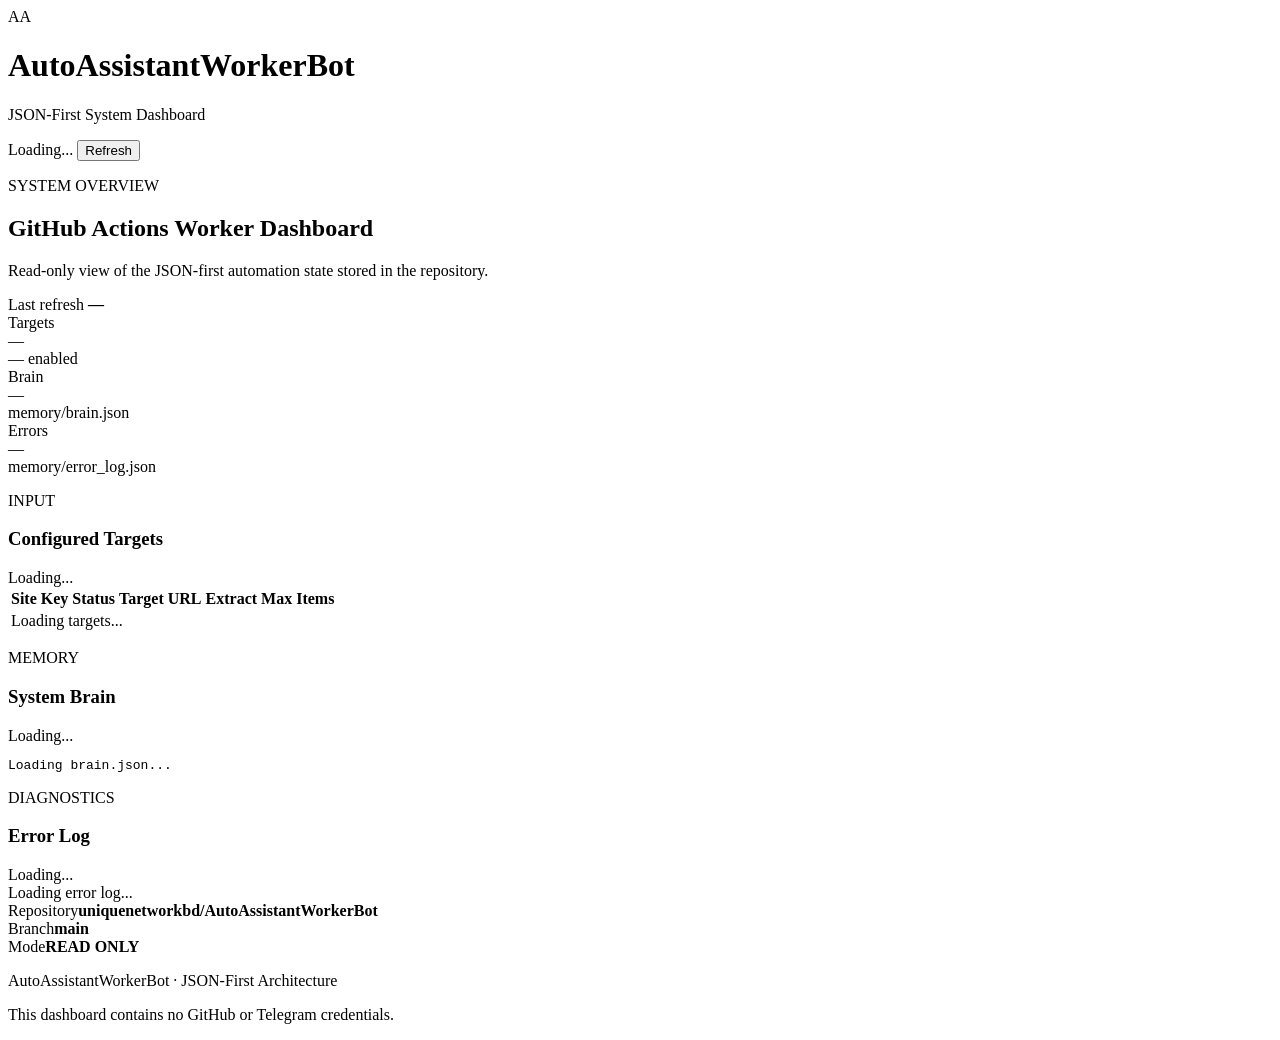
==== web/index.html @ ca676a86 "feat(web): add read-only dashboard page" ====
<!DOCTYPE html>
<html lang="en">
<head>
  <meta charset="UTF-8">
  <meta name="viewport" content="width=device-width, initial-scale=1.0">
  <meta name="description" content="AutoAssistantWorkerBot JSON-first read-only dashboard">
  <title>AutoAssistantWorkerBot Dashboard</title>
  <link rel="stylesheet" href="./styles.css">
</head>
<body>
  <header class="topbar">
    <div class="brand">
      <div class="brand-mark">AA</div>
      <div>
        <h1>AutoAssistantWorkerBot</h1>
        <p>JSON-First System Dashboard</p>
      </div>
    </div>
    <div class="topbar-actions">
      <span id="connectionStatus" class="status-badge loading">Loading...</span>
      <button id="refreshButton" class="button secondary" type="button">Refresh</button>
    </div>
  </header>

  <main class="container">
    <section class="hero">
      <div>
        <p class="eyebrow">SYSTEM OVERVIEW</p>
        <h2>GitHub Actions Worker <span>Dashboard</span></h2>
        <p class="hero-description">Read-only view of the JSON-first automation state stored in the repository.</p>
      </div>
      <div class="last-updated">
        <span>Last refresh</span>
        <strong id="lastUpdated">—</strong>
      </div>
    </section>

    <section class="summary-grid">
      <article class="summary-card"><div class="card-label">Targets</div><div id="targetCount" class="card-value">—</div><div id="enabledTargetCount" class="card-meta">— enabled</div></article>
      <article class="summary-card"><div class="card-label">Brain</div><div id="brainStatus" class="card-value">—</div><div class="card-meta">memory/brain.json</div></article>
      <article class="summary-card"><div class="card-label">Errors</div><div id="errorCount" class="card-value">—</div><div class="card-meta">memory/error_log.json</div></article>
    </section>

    <section class="panel">
      <div class="panel-header"><div><p class="eyebrow">INPUT</p><h3>Configured Targets</h3></div><span id="targetsState" class="panel-state">Loading...</span></div>
      <div class="table-wrapper">
        <table>
          <thead><tr><th>Site Key</th><th>Status</th><th>Target URL</th><th>Extract</th><th>Max Items</th></tr></thead>
          <tbody id="targetsTableBody"><tr><td colspan="5" class="empty-state">Loading targets...</td></tr></tbody>
        </table>
      </div>
    </section>

    <section class="panel">
      <div class="panel-header"><div><p class="eyebrow">MEMORY</p><h3>System Brain</h3></div><span id="brainState" class="panel-state">Loading...</span></div>
      <pre id="brainOutput" class="json-viewer">Loading brain.json...</pre>
    </section>

    <section class="panel">
      <div class="panel-header"><div><p class="eyebrow">DIAGNOSTICS</p><h3>Error Log</h3></div><span id="errorsState" class="panel-state">Loading...</span></div>
      <div id="errorsContainer" class="errors-container"><div class="empty-state">Loading error log...</div></div>
    </section>

    <section class="repository-info">
      <div><span>Repository</span><strong>uniquenetworkbd/AutoAssistantWorkerBot</strong></div>
      <div><span>Branch</span><strong>main</strong></div>
      <div><span>Mode</span><strong>READ ONLY</strong></div>
    </section>
  </main>

  <footer class="footer">
    <p>AutoAssistantWorkerBot · JSON-First Architecture</p>
    <p>This dashboard contains no GitHub or Telegram credentials.</p>
  </footer>

  <script src="./app.js" defer></script>
</body>
</html>
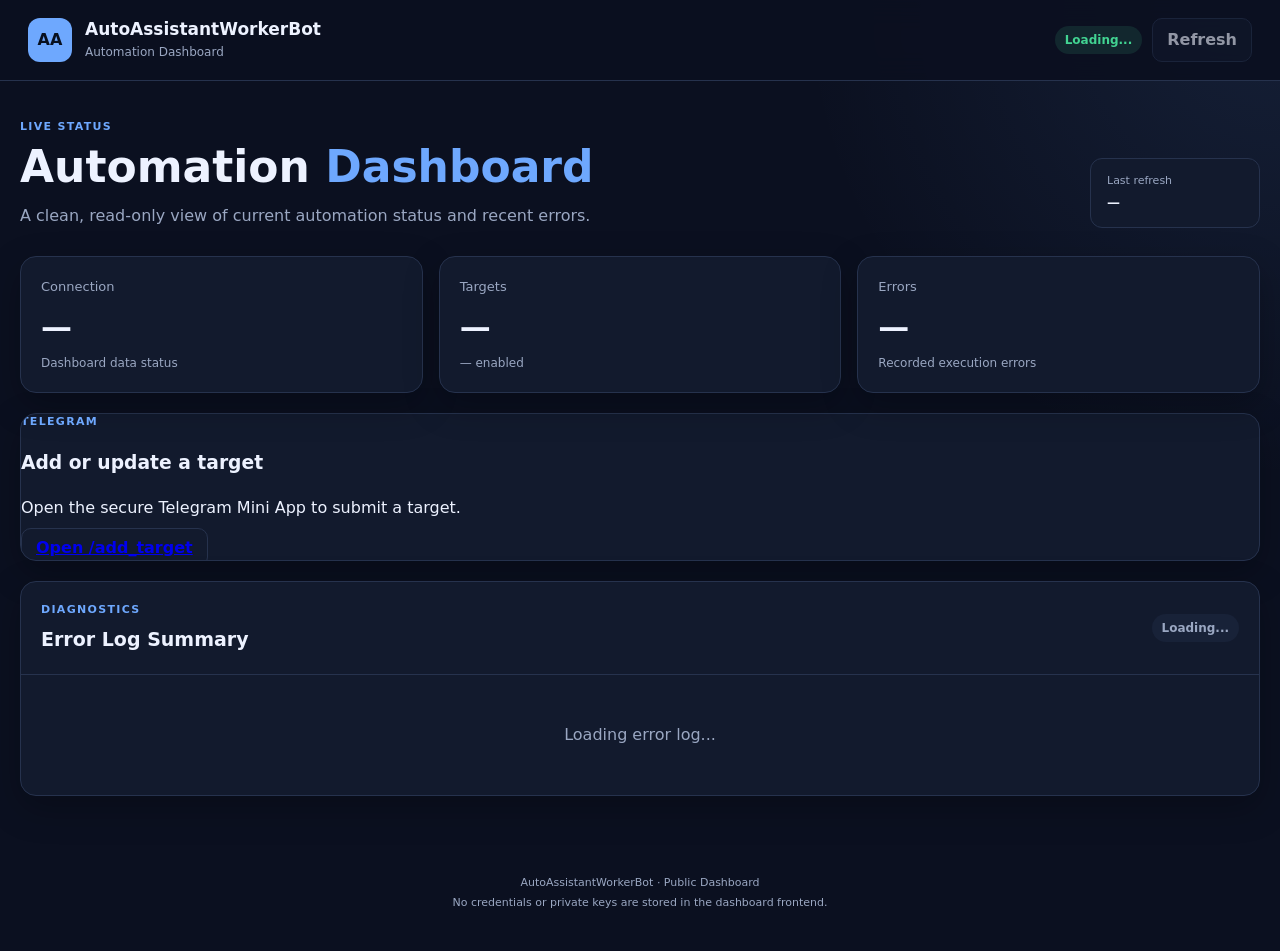
==== commit c4a2992e: "refactor: simplify public dashboard view" ====
--- a/web/index.html
+++ b/web/index.html
@@ -3,7 +3,7 @@
 <head>
   <meta charset="UTF-8">
   <meta name="viewport" content="width=device-width, initial-scale=1.0">
-  <meta name="description" content="AutoAssistantWorkerBot JSON-first read-only dashboard">
+  <meta name="description" content="AutoAssistantWorkerBot public dashboard">
   <title>AutoAssistantWorkerBot Dashboard</title>
   <link rel="stylesheet" href="./styles.css">
 </head>
@@ -13,7 +13,7 @@
       <div class="brand-mark">AA</div>
       <div>
         <h1>AutoAssistantWorkerBot</h1>
-        <p>JSON-First System Dashboard</p>
+        <p>Automation Dashboard</p>
       </div>
     </div>
     <div class="topbar-actions">
@@ -25,9 +25,9 @@
   <main class="container">
     <section class="hero">
       <div>
-        <p class="eyebrow">SYSTEM OVERVIEW</p>
-        <h2>GitHub Actions Worker <span>Dashboard</span></h2>
-        <p class="hero-description">Read-only view of the JSON-first automation state stored in the repository.</p>
+        <p class="eyebrow">LIVE STATUS</p>
+        <h2>Automation <span>Dashboard</span></h2>
+        <p class="hero-description">A clean, read-only view of current automation status and recent errors.</p>
       </div>
       <div class="last-updated">
         <span>Last refresh</span>
@@ -35,42 +35,50 @@
       </div>
     </section>
 
-    <section class="summary-grid">
-      <article class="summary-card"><div class="card-label">Targets</div><div id="targetCount" class="card-value">—</div><div id="enabledTargetCount" class="card-meta">— enabled</div></article>
-      <article class="summary-card"><div class="card-label">Brain</div><div id="brainStatus" class="card-value">—</div><div class="card-meta">memory/brain.json</div></article>
-      <article class="summary-card"><div class="card-label">Errors</div><div id="errorCount" class="card-value">—</div><div class="card-meta">memory/error_log.json</div></article>
+    <section class="summary-grid" aria-label="Dashboard status">
+      <article class="summary-card">
+        <div class="card-label">Connection</div>
+        <div id="dashboardStatus" class="card-value">—</div>
+        <div class="card-meta">Dashboard data status</div>
+      </article>
+      <article class="summary-card">
+        <div class="card-label">Targets</div>
+        <div id="targetCount" class="card-value">—</div>
+        <div id="enabledTargetCount" class="card-meta">— enabled</div>
+      </article>
+      <article class="summary-card">
+        <div class="card-label">Errors</div>
+        <div id="errorCount" class="card-value">—</div>
+        <div class="card-meta">Recorded execution errors</div>
+      </article>
+    </section>
+
+    <section class="panel mini-app-panel">
+      <div>
+        <p class="eyebrow">TELEGRAM</p>
+        <h3>Add or update a target</h3>
+        <p class="panel-description">Open the secure Telegram Mini App to submit a target.</p>
+      </div>
+      <a class="button primary" href="./add-target/">Open /add_target</a>
     </section>
 
     <section class="panel">
-      <div class="panel-header"><div><p class="eyebrow">INPUT</p><h3>Configured Targets</h3></div><span id="targetsState" class="panel-state">Loading...</span></div>
-      <div class="table-wrapper">
-        <table>
-          <thead><tr><th>Site Key</th><th>Status</th><th>Target URL</th><th>Extract</th><th>Max Items</th></tr></thead>
-          <tbody id="targetsTableBody"><tr><td colspan="5" class="empty-state">Loading targets...</td></tr></tbody>
-        </table>
+      <div class="panel-header">
+        <div>
+          <p class="eyebrow">DIAGNOSTICS</p>
+          <h3>Error Log Summary</h3>
+        </div>
+        <span id="errorsState" class="panel-state">Loading...</span>
       </div>
-    </section>
-
-    <section class="panel">
-      <div class="panel-header"><div><p class="eyebrow">MEMORY</p><h3>System Brain</h3></div><span id="brainState" class="panel-state">Loading...</span></div>
-      <pre id="brainOutput" class="json-viewer">Loading brain.json...</pre>
-    </section>
-
-    <section class="panel">
-      <div class="panel-header"><div><p class="eyebrow">DIAGNOSTICS</p><h3>Error Log</h3></div><span id="errorsState" class="panel-state">Loading...</span></div>
-      <div id="errorsContainer" class="errors-container"><div class="empty-state">Loading error log...</div></div>
-    </section>
-
-    <section class="repository-info">
-      <div><span>Repository</span><strong>uniquenetworkbd/AutoAssistantWorkerBot</strong></div>
-      <div><span>Branch</span><strong>main</strong></div>
-      <div><span>Mode</span><strong>READ ONLY</strong></div>
+      <div id="errorsContainer" class="errors-container">
+        <div class="empty-state">Loading error log...</div>
+      </div>
     </section>
   </main>
 
   <footer class="footer">
-    <p>AutoAssistantWorkerBot · JSON-First Architecture</p>
-    <p>This dashboard contains no GitHub or Telegram credentials.</p>
+    <p>AutoAssistantWorkerBot · Public Dashboard</p>
+    <p>No credentials or private keys are stored in the dashboard frontend.</p>
   </footer>
 
   <script src="./app.js" defer></script>
--- a/web/styles.css
+++ b/web/styles.css
@@ -0,0 +1 @@
+:root{--bg:#0b1020;--surface:#121a2d;--surface-2:#182238;--border:#26324d;--text:#edf2ff;--muted:#9aa7c2;--accent:#6ea8fe;--success:#42d392;--warning:#f2c94c;--danger:#ff6b6b;--radius:16px;--shadow:0 12px 35px rgba(0,0,0,.25)}*{box-sizing:border-box}html{scroll-behavior:smooth}body{margin:0;min-height:100vh;background:radial-gradient(circle at top right,rgba(110,168,254,.1),transparent 30%),var(--bg);color:var(--text);font-family:Inter,system-ui,-apple-system,BlinkMacSystemFont,"Segoe UI",sans-serif;line-height:1.5}button{font:inherit}.topbar{position:sticky;top:0;z-index:20;display:flex;align-items:center;justify-content:space-between;gap:20px;padding:18px 28px;background:rgba(11,16,32,.92);backdrop-filter:blur(14px);border-bottom:1px solid var(--border)}.brand{display:flex;align-items:center;gap:13px}.brand-mark{width:44px;height:44px;display:grid;place-items:center;border-radius:12px;background:var(--accent);color:#08101f;font-weight:800}.brand h1{margin:0;font-size:17px;line-height:1.2}.brand p{margin:3px 0 0;color:var(--muted);font-size:12px}.topbar-actions{display:flex;align-items:center;gap:10px}.status-badge,.panel-state{display:inline-flex;align-items:center;border-radius:999px;padding:5px 10px;font-size:12px;font-weight:700}.status-badge.loading{background:rgba(242,201,76,.12);color:var(--warning)}.status-badge.online{background:rgba(66,211,146,.12);color:var(--success)}.status-badge.error{background:rgba(255,107,107,.12);color:var(--danger)}.button{border:1px solid var(--border);border-radius:10px;padding:9px 14px;cursor:pointer;font-weight:700;transition:transform .15s ease,background .15s ease}.button:hover{transform:translateY(-1px)}.button:disabled{opacity:.6;cursor:wait;transform:none}.button.secondary{background:var(--surface);color:var(--text)}.container{width:min(1240px,calc(100% - 32px));margin:0 auto;padding:38px 0 50px}.hero{display:flex;justify-content:space-between;align-items:flex-end;gap:30px;margin-bottom:28px}.eyebrow{margin:0 0 7px;color:var(--accent);font-size:11px;font-weight:800;letter-spacing:.12em}.hero h2{margin:0;font-size:clamp(28px,4vw,44px);line-height:1.1}.hero h2 span{color:var(--accent)}.hero-description{max-width:650px;margin:13px 0 0;color:var(--muted)}.last-updated{min-width:170px;padding:14px 16px;border:1px solid var(--border);border-radius:12px;background:var(--surface)}.last-updated span{display:block;color:var(--muted);font-size:11px}.last-updated strong{display:block;margin-top:4px;font-size:13px}.summary-grid{display:grid;grid-template-columns:repeat(3,minmax(0,1fr));gap:16px;margin-bottom:20px}.summary-card{padding:20px;border:1px solid var(--border);border-radius:var(--radius);background:var(--surface);box-shadow:var(--shadow)}.card-label{color:var(--muted);font-size:13px}.card-value{margin-top:7px;font-size:31px;font-weight:800}.card-meta{margin-top:4px;color:var(--muted);font-size:12px}.panel{overflow:hidden;margin-top:20px;border:1px solid var(--border);border-radius:var(--radius);background:var(--surface);box-shadow:var(--shadow)}.panel-header{display:flex;align-items:center;justify-content:space-between;gap:15px;padding:20px;border-bottom:1px solid var(--border)}.panel-header h3{margin:0;font-size:19px}.panel-state{background:var(--surface-2);color:var(--muted)}.table-wrapper{overflow-x:auto}table{width:100%;border-collapse:collapse;min-width:700px}th,td{padding:14px 18px;text-align:left;border-bottom:1px solid var(--border)}th{color:var(--muted);font-size:11px;text-transform:uppercase;letter-spacing:.06em}td{font-size:13px}tr:last-child td{border-bottom:0}.site-key{font-weight:700}.target-url{max-width:420px;overflow:hidden;color:var(--muted);text-overflow:ellipsis;white-space:nowrap}.status{display:inline-flex;padding:4px 9px;border-radius:999px;font-size:11px;font-weight:800}.status.enabled{background:rgba(66,211,146,.12);color:var(--success)}.status.disabled{background:rgba(154,167,194,.12);color:var(--muted)}.json-viewer{overflow:auto;max-height:500px;margin:0;padding:20px;background:#090e1a;color:#cbd5e1;font-family:"SFMono-Regular",Consolas,"Liberation Mono",monospace;font-size:12px;line-height:1.7}.errors-container{padding:18px}.error-card{padding:16px;margin-bottom:12px;border:1px solid var(--border);border-radius:12px;background:var(--surface-2)}.error-card:last-child{margin-bottom:0}.error-header{display:flex;justify-content:space-between;gap:15px;margin-bottom:8px}.error-stage{color:var(--danger);font-weight:800;font-size:13px}.error-time{color:var(--muted);font-size:11px}.error-site,.error-message{margin-top:5px;font-size:12px}.error-message{color:#dbe4f5;word-break:break-word}.empty-state{padding:30px!important;text-align:center;color:var(--muted)}.repository-info{display:grid;grid-template-columns:repeat(3,minmax(0,1fr));gap:15px;margin-top:20px}.repository-info>div{padding:15px;border:1px solid var(--border);border-radius:12px;background:var(--surface)}.repository-info span{display:block;color:var(--muted);font-size:11px}.repository-info strong{display:block;margin-top:4px;font-size:13px;overflow-wrap:anywhere}.footer{padding:25px 20px 35px;text-align:center;color:var(--muted);font-size:11px}.footer p{margin:4px 0}@media(max-width:800px){.topbar{padding:14px 16px}.topbar-actions{gap:6px}.topbar .status-badge{display:none}.container{width:min(100% - 22px,1240px);padding-top:25px}.hero{align-items:stretch;flex-direction:column}.last-updated{width:100%}.summary-grid,.repository-info{grid-template-columns:1fr}.brand h1{font-size:15px}}
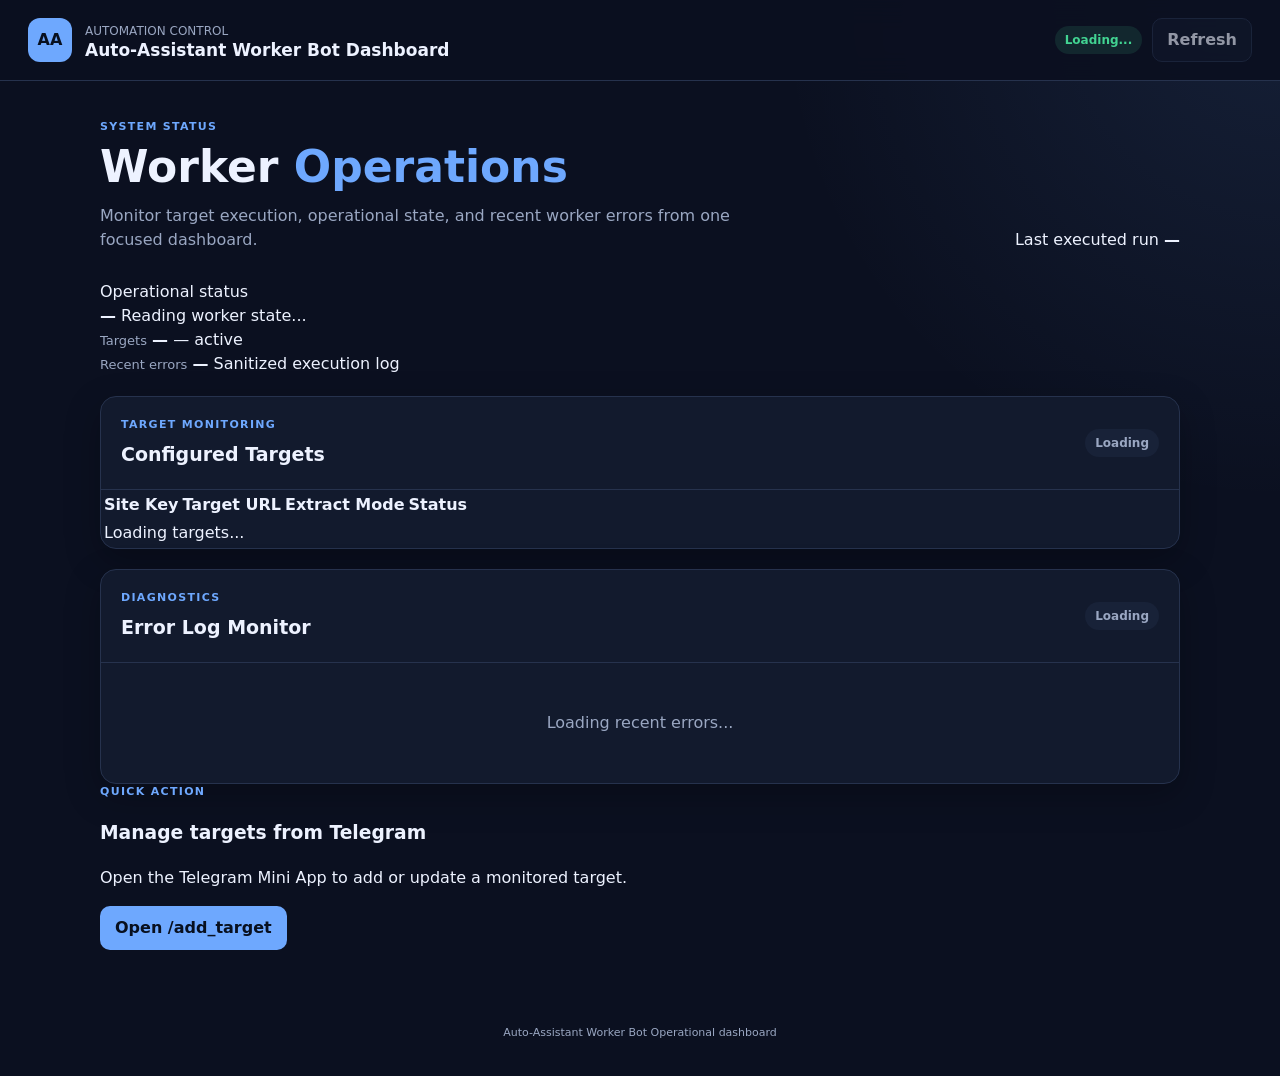
==== commit cea5ef7b: "feat(dashboard): redesign public worker dashboard" ====
--- a/web/index.html
+++ b/web/index.html
@@ -3,21 +3,21 @@
 <head>
   <meta charset="UTF-8">
   <meta name="viewport" content="width=device-width, initial-scale=1.0">
-  <meta name="description" content="AutoAssistantWorkerBot public dashboard">
-  <title>AutoAssistantWorkerBot Dashboard</title>
+  <meta name="description" content="Auto-Assistant Worker Bot operational dashboard">
+  <title>Auto-Assistant Worker Bot Dashboard</title>
   <link rel="stylesheet" href="./styles.css">
 </head>
 <body>
   <header class="topbar">
     <div class="brand">
-      <div class="brand-mark">AA</div>
+      <div class="brand-mark" aria-hidden="true">AA</div>
       <div>
-        <h1>AutoAssistantWorkerBot</h1>
-        <p>Automation Dashboard</p>
+        <p class="brand-kicker">AUTOMATION CONTROL</p>
+        <h1>Auto-Assistant Worker Bot Dashboard</h1>
       </div>
     </div>
     <div class="topbar-actions">
-      <span id="connectionStatus" class="status-badge loading">Loading...</span>
+      <span id="connectionStatus" class="status-badge loading">Loading</span>
       <button id="refreshButton" class="button secondary" type="button">Refresh</button>
     </div>
   </header>
@@ -25,60 +25,85 @@
   <main class="container">
     <section class="hero">
       <div>
-        <p class="eyebrow">LIVE STATUS</p>
-        <h2>Automation <span>Dashboard</span></h2>
-        <p class="hero-description">A clean, read-only view of current automation status and recent errors.</p>
+        <p class="eyebrow">SYSTEM STATUS</p>
+        <h2>Worker <span>Operations</span></h2>
+        <p class="hero-description">Monitor target execution, operational state, and recent worker errors from one focused dashboard.</p>
       </div>
-      <div class="last-updated">
-        <span>Last refresh</span>
-        <strong id="lastUpdated">—</strong>
+      <div class="run-card">
+        <span>Last executed run</span>
+        <strong id="lastRun">—</strong>
       </div>
     </section>
 
-    <section class="summary-grid" aria-label="Dashboard status">
-      <article class="summary-card">
-        <div class="card-label">Connection</div>
-        <div id="dashboardStatus" class="card-value">—</div>
-        <div class="card-meta">Dashboard data status</div>
+    <section class="status-grid" aria-label="System status">
+      <article class="status-card status-card-primary">
+        <div class="status-card-heading"><span class="dot"></span>Operational status</div>
+        <strong id="systemStatus">—</strong>
+        <span id="systemStatusMeta">Reading worker state...</span>
       </article>
-      <article class="summary-card">
-        <div class="card-label">Targets</div>
-        <div id="targetCount" class="card-value">—</div>
-        <div id="enabledTargetCount" class="card-meta">— enabled</div>
+      <article class="status-card">
+        <span class="card-label">Targets</span>
+        <strong id="targetCount">—</strong>
+        <span id="enabledTargetCount">— active</span>
       </article>
-      <article class="summary-card">
-        <div class="card-label">Errors</div>
-        <div id="errorCount" class="card-value">—</div>
-        <div class="card-meta">Recorded execution errors</div>
+      <article class="status-card">
+        <span class="card-label">Recent errors</span>
+        <strong id="errorCount">—</strong>
+        <span>Sanitized execution log</span>
       </article>
     </section>
 
-    <section class="panel mini-app-panel">
-      <div>
-        <p class="eyebrow">TELEGRAM</p>
-        <h3>Add or update a target</h3>
-        <p class="panel-description">Open the secure Telegram Mini App to submit a target.</p>
+    <section class="panel">
+      <div class="panel-header">
+        <div>
+          <p class="eyebrow">TARGET MONITORING</p>
+          <h3>Configured Targets</h3>
+        </div>
+        <span id="targetsState" class="panel-state">Loading</span>
       </div>
-      <a class="button primary" href="./add-target/">Open /add_target</a>
+      <div class="table-wrap">
+        <table>
+          <thead>
+            <tr>
+              <th scope="col">Site Key</th>
+              <th scope="col">Target URL</th>
+              <th scope="col">Extract Mode</th>
+              <th scope="col">Status</th>
+            </tr>
+          </thead>
+          <tbody id="targetsBody">
+            <tr><td colspan="4" class="empty-cell">Loading targets...</td></tr>
+          </tbody>
+        </table>
+      </div>
     </section>
 
     <section class="panel">
       <div class="panel-header">
         <div>
           <p class="eyebrow">DIAGNOSTICS</p>
-          <h3>Error Log Summary</h3>
+          <h3>Error Log Monitor</h3>
         </div>
-        <span id="errorsState" class="panel-state">Loading...</span>
+        <span id="errorsState" class="panel-state">Loading</span>
       </div>
       <div id="errorsContainer" class="errors-container">
-        <div class="empty-state">Loading error log...</div>
+        <div class="empty-state">Loading recent errors...</div>
       </div>
+    </section>
+
+    <section class="quick-action">
+      <div>
+        <p class="eyebrow">QUICK ACTION</p>
+        <h3>Manage targets from Telegram</h3>
+        <p>Open the Telegram Mini App to add or update a monitored target.</p>
+      </div>
+      <a class="button primary" href="./add-target/index.html">Open /add_target</a>
     </section>
   </main>
 
   <footer class="footer">
-    <p>AutoAssistantWorkerBot · Public Dashboard</p>
-    <p>No credentials or private keys are stored in the dashboard frontend.</p>
+    <span>Auto-Assistant Worker Bot</span>
+    <span>Operational dashboard</span>
   </footer>
 
   <script src="./app.js" defer></script>
--- a/web/styles.css
+++ b/web/styles.css
@@ -1 +1 @@
-:root{--bg:#0b1020;--surface:#121a2d;--surface-2:#182238;--border:#26324d;--text:#edf2ff;--muted:#9aa7c2;--accent:#6ea8fe;--success:#42d392;--warning:#f2c94c;--danger:#ff6b6b;--radius:16px;--shadow:0 12px 35px rgba(0,0,0,.25)}*{box-sizing:border-box}html{scroll-behavior:smooth}body{margin:0;min-height:100vh;background:radial-gradient(circle at top right,rgba(110,168,254,.1),transparent 30%),var(--bg);color:var(--text);font-family:Inter,system-ui,-apple-system,BlinkMacSystemFont,"Segoe UI",sans-serif;line-height:1.5}button{font:inherit}.topbar{position:sticky;top:0;z-index:20;display:flex;align-items:center;justify-content:space-between;gap:20px;padding:18px 28px;background:rgba(11,16,32,.92);backdrop-filter:blur(14px);border-bottom:1px solid var(--border)}.brand{display:flex;align-items:center;gap:13px}.brand-mark{width:44px;height:44px;display:grid;place-items:center;border-radius:12px;background:var(--accent);color:#08101f;font-weight:800}.brand h1{margin:0;font-size:17px;line-height:1.2}.brand p{margin:3px 0 0;color:var(--muted);font-size:12px}.topbar-actions{display:flex;align-items:center;gap:10px}.status-badge,.panel-state{display:inline-flex;align-items:center;border-radius:999px;padding:5px 10px;font-size:12px;font-weight:700}.status-badge.loading{background:rgba(242,201,76,.12);color:var(--warning)}.status-badge.online{background:rgba(66,211,146,.12);color:var(--success)}.status-badge.error{background:rgba(255,107,107,.12);color:var(--danger)}.button{border:1px solid var(--border);border-radius:10px;padding:9px 14px;cursor:pointer;font-weight:700;transition:transform .15s ease,background .15s ease}.button:hover{transform:translateY(-1px)}.button:disabled{opacity:.6;cursor:wait;transform:none}.button.secondary{background:var(--surface);color:var(--text)}.container{width:min(1240px,calc(100% - 32px));margin:0 auto;padding:38px 0 50px}.hero{display:flex;justify-content:space-between;align-items:flex-end;gap:30px;margin-bottom:28px}.eyebrow{margin:0 0 7px;color:var(--accent);font-size:11px;font-weight:800;letter-spacing:.12em}.hero h2{margin:0;font-size:clamp(28px,4vw,44px);line-height:1.1}.hero h2 span{color:var(--accent)}.hero-description{max-width:650px;margin:13px 0 0;color:var(--muted)}.last-updated{min-width:170px;padding:14px 16px;border:1px solid var(--border);border-radius:12px;background:var(--surface)}.last-updated span{display:block;color:var(--muted);font-size:11px}.last-updated strong{display:block;margin-top:4px;font-size:13px}.summary-grid{display:grid;grid-template-columns:repeat(3,minmax(0,1fr));gap:16px;margin-bottom:20px}.summary-card{padding:20px;border:1px solid var(--border);border-radius:var(--radius);background:var(--surface);box-shadow:var(--shadow)}.card-label{color:var(--muted);font-size:13px}.card-value{margin-top:7px;font-size:31px;font-weight:800}.card-meta{margin-top:4px;color:var(--muted);font-size:12px}.panel{overflow:hidden;margin-top:20px;border:1px solid var(--border);border-radius:var(--radius);background:var(--surface);box-shadow:var(--shadow)}.panel-header{display:flex;align-items:center;justify-content:space-between;gap:15px;padding:20px;border-bottom:1px solid var(--border)}.panel-header h3{margin:0;font-size:19px}.panel-state{background:var(--surface-2);color:var(--muted)}.table-wrapper{overflow-x:auto}table{width:100%;border-collapse:collapse;min-width:700px}th,td{padding:14px 18px;text-align:left;border-bottom:1px solid var(--border)}th{color:var(--muted);font-size:11px;text-transform:uppercase;letter-spacing:.06em}td{font-size:13px}tr:last-child td{border-bottom:0}.site-key{font-weight:700}.target-url{max-width:420px;overflow:hidden;color:var(--muted);text-overflow:ellipsis;white-space:nowrap}.status{display:inline-flex;padding:4px 9px;border-radius:999px;font-size:11px;font-weight:800}.status.enabled{background:rgba(66,211,146,.12);color:var(--success)}.status.disabled{background:rgba(154,167,194,.12);color:var(--muted)}.json-viewer{overflow:auto;max-height:500px;margin:0;padding:20px;background:#090e1a;color:#cbd5e1;font-family:"SFMono-Regular",Consolas,"Liberation Mono",monospace;font-size:12px;line-height:1.7}.errors-container{padding:18px}.error-card{padding:16px;margin-bottom:12px;border:1px solid var(--border);border-radius:12px;background:var(--surface-2)}.error-card:last-child{margin-bottom:0}.error-header{display:flex;justify-content:space-between;gap:15px;margin-bottom:8px}.error-stage{color:var(--danger);font-weight:800;font-size:13px}.error-time{color:var(--muted);font-size:11px}.error-site,.error-message{margin-top:5px;font-size:12px}.error-message{color:#dbe4f5;word-break:break-word}.empty-state{padding:30px!important;text-align:center;color:var(--muted)}.repository-info{display:grid;grid-template-columns:repeat(3,minmax(0,1fr));gap:15px;margin-top:20px}.repository-info>div{padding:15px;border:1px solid var(--border);border-radius:12px;background:var(--surface)}.repository-info span{display:block;color:var(--muted);font-size:11px}.repository-info strong{display:block;margin-top:4px;font-size:13px;overflow-wrap:anywhere}.footer{padding:25px 20px 35px;text-align:center;color:var(--muted);font-size:11px}.footer p{margin:4px 0}@media(max-width:800px){.topbar{padding:14px 16px}.topbar-actions{gap:6px}.topbar .status-badge{display:none}.container{width:min(100% - 22px,1240px);padding-top:25px}.hero{align-items:stretch;flex-direction:column}.last-updated{width:100%}.summary-grid,.repository-info{grid-template-columns:1fr}.brand h1{font-size:15px}}
+:root{--bg:#0b1020;--surface:#121a2d;--surface-2:#182238;--border:#26324d;--text:#edf2ff;--muted:#9aa7c2;--accent:#6ea8fe;--success:#42d392;--warning:#f2c94c;--danger:#ff6b6b;--radius:16px;--shadow:0 12px 35px rgba(0,0,0,.25)}*{box-sizing:border-box}html{scroll-behavior:smooth}body{margin:0;min-height:100vh;background:radial-gradient(circle at top right,rgba(110,168,254,.1),transparent 30%),var(--bg);color:var(--text);font-family:Inter,system-ui,-apple-system,BlinkMacSystemFont,"Segoe UI",sans-serif;line-height:1.5}button,a{font:inherit}.topbar{position:sticky;top:0;z-index:20;display:flex;align-items:center;justify-content:space-between;gap:20px;padding:18px 28px;background:rgba(11,16,32,.92);backdrop-filter:blur(14px);border-bottom:1px solid var(--border)}.brand{display:flex;align-items:center;gap:13px}.brand-mark{width:44px;height:44px;display:grid;place-items:center;border-radius:12px;background:var(--accent);color:#08101f;font-weight:800}.brand h1{margin:0;font-size:17px;line-height:1.2}.brand p{margin:3px 0 0;color:var(--muted);font-size:12px}.topbar-actions{display:flex;align-items:center;gap:10px}.status-badge,.panel-state{display:inline-flex;align-items:center;border-radius:999px;padding:5px 10px;font-size:12px;font-weight:700}.status-badge.loading{background:rgba(242,201,76,.12);color:var(--warning)}.status-badge.online{background:rgba(66,211,146,.12);color:var(--success)}.status-badge.error{background:rgba(255,107,107,.12);color:var(--danger)}.button{display:inline-flex;align-items:center;justify-content:center;border:1px solid var(--border);border-radius:10px;padding:9px 14px;cursor:pointer;font-weight:700;text-decoration:none;transition:transform .15s ease,background .15s ease}.button:hover{transform:translateY(-1px)}.button:disabled{opacity:.6;cursor:wait;transform:none}.button.secondary{background:var(--surface);color:var(--text)}.button.primary{border-color:transparent;background:var(--accent);color:#08101f}.container{width:min(1080px,calc(100% - 32px));margin:0 auto;padding:38px 0 50px}.hero{display:flex;justify-content:space-between;align-items:flex-end;gap:30px;margin-bottom:28px}.eyebrow{margin:0 0 7px;color:var(--accent);font-size:11px;font-weight:800;letter-spacing:.12em}.hero h2{margin:0;font-size:clamp(28px,4vw,44px);line-height:1.1}.hero h2 span{color:var(--accent)}.hero-description,.panel-description{max-width:650px;margin:13px 0 0;color:var(--muted)}.last-updated{min-width:170px;padding:14px 16px;border:1px solid var(--border);border-radius:12px;background:var(--surface)}.last-updated span{display:block;color:var(--muted);font-size:11px}.last-updated strong{display:block;margin-top:4px;font-size:13px}.summary-grid{display:grid;grid-template-columns:repeat(3,minmax(0,1fr));gap:16px;margin-bottom:20px}.summary-card{padding:20px;border:1px solid var(--border);border-radius:var(--radius);background:var(--surface);box-shadow:var(--shadow)}.card-label{color:var(--muted);font-size:13px}.card-value{margin-top:7px;font-size:31px;font-weight:800}.card-meta{margin-top:4px;color:var(--muted);font-size:12px}.panel{overflow:hidden;margin-top:20px;border:1px solid var(--border);border-radius:var(--radius);background:var(--surface);box-shadow:var(--shadow)}.mini-app-panel{display:flex;align-items:center;justify-content:space-between;gap:24px;padding:22px}.panel-header{display:flex;align-items:center;justify-content:space-between;gap:15px;padding:20px;border-bottom:1px solid var(--border)}.panel-header h3,.mini-app-panel h3{margin:0;font-size:19px}.panel-state{background:var(--surface-2);color:var(--muted)}.errors-container{padding:18px}.error-card{padding:16px;margin-bottom:12px;border:1px solid var(--border);border-radius:12px;background:var(--surface-2)}.error-card:last-child{margin-bottom:0}.error-header{display:flex;justify-content:space-between;gap:15px;margin-bottom:8px}.error-stage{color:var(--danger);font-weight:800;font-size:13px}.error-time{color:var(--muted);font-size:11px}.error-site,.error-message{margin-top:5px;font-size:12px}.error-message{color:#dbe4f5;word-break:break-word}.empty-state{padding:30px!important;text-align:center;color:var(--muted)}.footer{padding:25px 20px 35px;text-align:center;color:var(--muted);font-size:11px}.footer p{margin:4px 0}@media(max-width:800px){.topbar{padding:14px 16px}.topbar-actions{gap:6px}.topbar .status-badge{display:none}.container{width:min(100% - 22px,1080px);padding-top:25px}.hero,.mini-app-panel{align-items:stretch;flex-direction:column}.last-updated{width:100%}.summary-grid{grid-template-columns:1fr}.brand h1{font-size:15px}}
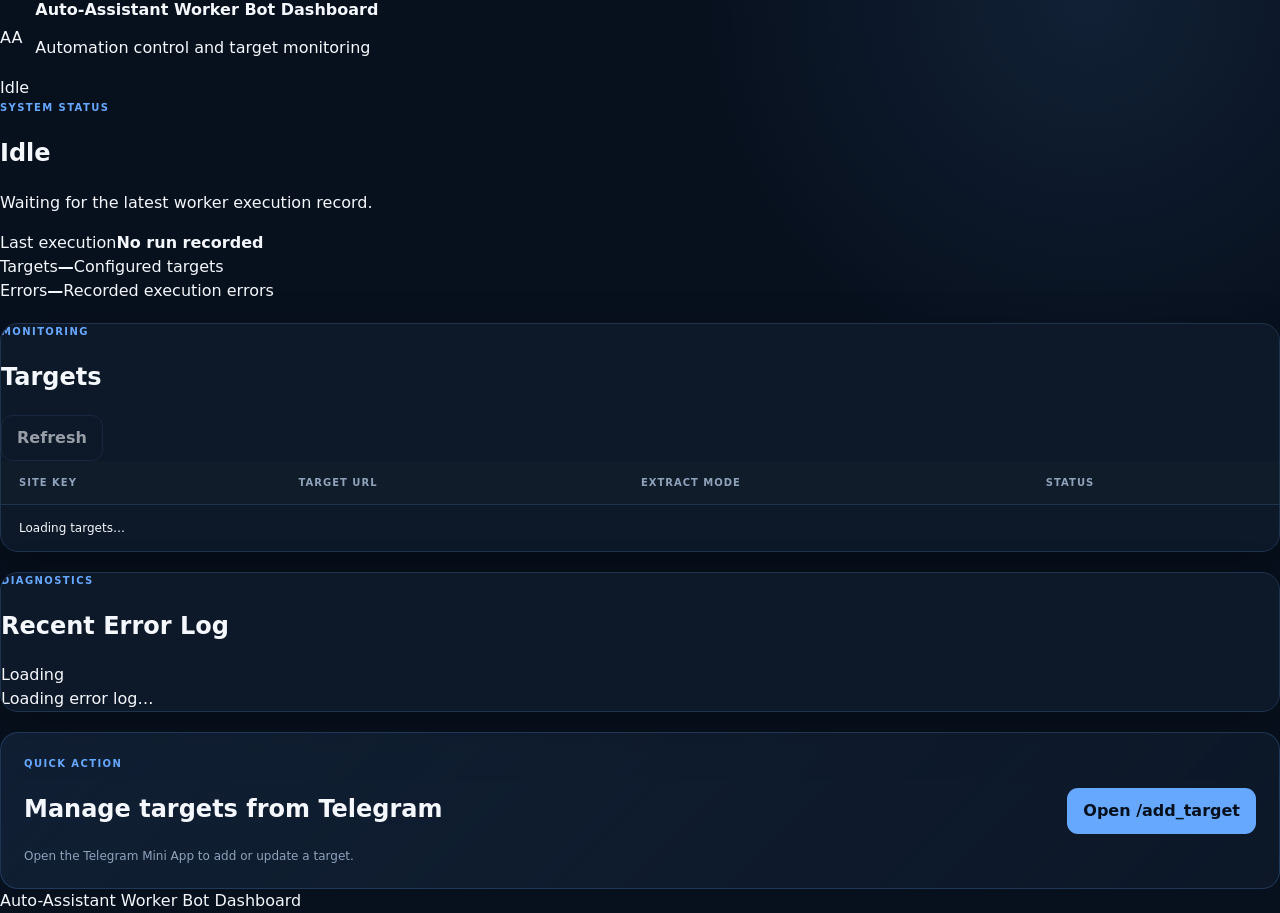
==== commit 1d627b31: "feat(frontend): overhaul public dashboard" ====
--- a/web/index.html
+++ b/web/index.html
@@ -1,111 +1,45 @@
-<!DOCTYPE html>
+<!doctype html>
 <html lang="en">
 <head>
-  <meta charset="UTF-8">
-  <meta name="viewport" content="width=device-width, initial-scale=1.0">
-  <meta name="description" content="Auto-Assistant Worker Bot operational dashboard">
+  <meta charset="utf-8">
+  <meta name="viewport" content="width=device-width, initial-scale=1">
+  <meta name="description" content="Auto-Assistant Worker Bot Dashboard">
   <title>Auto-Assistant Worker Bot Dashboard</title>
   <link rel="stylesheet" href="./styles.css">
 </head>
 <body>
-  <header class="topbar">
-    <div class="brand">
-      <div class="brand-mark" aria-hidden="true">AA</div>
-      <div>
-        <p class="brand-kicker">AUTOMATION CONTROL</p>
-        <h1>Auto-Assistant Worker Bot Dashboard</h1>
+  <header class="site-header">
+    <div class="header-inner">
+      <div class="brand">
+        <span class="brand-icon" aria-hidden="true">AA</span>
+        <div><h1>Auto-Assistant Worker Bot Dashboard</h1><p>Automation control and target monitoring</p></div>
       </div>
-    </div>
-    <div class="topbar-actions">
-      <span id="connectionStatus" class="status-badge loading">Loading</span>
-      <button id="refreshButton" class="button secondary" type="button">Refresh</button>
+      <div class="status-wrap"><span id="operationalDot" class="status-dot idle"></span><span id="operationalStatus" class="status-text">Idle</span></div>
     </div>
   </header>
-
-  <main class="container">
-    <section class="hero">
-      <div>
-        <p class="eyebrow">SYSTEM STATUS</p>
-        <h2>Worker <span>Operations</span></h2>
-        <p class="hero-description">Monitor target execution, operational state, and recent worker errors from one focused dashboard.</p>
-      </div>
-      <div class="run-card">
-        <span>Last executed run</span>
-        <strong id="lastRun">—</strong>
-      </div>
+  <main class="shell">
+    <section class="overview-grid" aria-label="System overview">
+      <article class="hero-card">
+        <div><p class="eyebrow">SYSTEM STATUS</p><h2 id="systemStatus">Idle</h2><p id="statusDescription">Waiting for the latest worker execution record.</p></div>
+        <div class="run-time"><span>Last execution</span><strong id="lastExecution">No run recorded</strong></div>
+      </article>
+      <article class="metric-card"><span class="metric-label">Targets</span><strong id="targetCount">—</strong><span class="metric-note">Configured targets</span></article>
+      <article class="metric-card"><span class="metric-label">Errors</span><strong id="errorCount">—</strong><span class="metric-note">Recorded execution errors</span></article>
     </section>
 
-    <section class="status-grid" aria-label="System status">
-      <article class="status-card status-card-primary">
-        <div class="status-card-heading"><span class="dot"></span>Operational status</div>
-        <strong id="systemStatus">—</strong>
-        <span id="systemStatusMeta">Reading worker state...</span>
-      </article>
-      <article class="status-card">
-        <span class="card-label">Targets</span>
-        <strong id="targetCount">—</strong>
-        <span id="enabledTargetCount">— active</span>
-      </article>
-      <article class="status-card">
-        <span class="card-label">Recent errors</span>
-        <strong id="errorCount">—</strong>
-        <span>Sanitized execution log</span>
-      </article>
+    <section class="panel" aria-labelledby="targets-title">
+      <div class="panel-head"><div><p class="eyebrow">MONITORING</p><h2 id="targets-title">Targets</h2></div><button id="refreshButton" class="button secondary" type="button">Refresh</button></div>
+      <div class="table-wrap"><table><thead><tr><th scope="col">Site Key</th><th scope="col">Target URL</th><th scope="col">Extract Mode</th><th scope="col">Status</th></tr></thead><tbody id="targetsBody"><tr><td colspan="4" class="table-state">Loading targets…</td></tr></tbody></table></div>
     </section>
 
-    <section class="panel">
-      <div class="panel-header">
-        <div>
-          <p class="eyebrow">TARGET MONITORING</p>
-          <h3>Configured Targets</h3>
-        </div>
-        <span id="targetsState" class="panel-state">Loading</span>
-      </div>
-      <div class="table-wrap">
-        <table>
-          <thead>
-            <tr>
-              <th scope="col">Site Key</th>
-              <th scope="col">Target URL</th>
-              <th scope="col">Extract Mode</th>
-              <th scope="col">Status</th>
-            </tr>
-          </thead>
-          <tbody id="targetsBody">
-            <tr><td colspan="4" class="empty-cell">Loading targets...</td></tr>
-          </tbody>
-        </table>
-      </div>
+    <section class="panel" aria-labelledby="errors-title">
+      <div class="panel-head"><div><p class="eyebrow">DIAGNOSTICS</p><h2 id="errors-title">Recent Error Log</h2></div><span id="errorState" class="panel-badge">Loading</span></div>
+      <div id="errorsContainer" class="error-list"><div class="table-state">Loading error log…</div></div>
     </section>
 
-    <section class="panel">
-      <div class="panel-header">
-        <div>
-          <p class="eyebrow">DIAGNOSTICS</p>
-          <h3>Error Log Monitor</h3>
-        </div>
-        <span id="errorsState" class="panel-state">Loading</span>
-      </div>
-      <div id="errorsContainer" class="errors-container">
-        <div class="empty-state">Loading recent errors...</div>
-      </div>
-    </section>
-
-    <section class="quick-action">
-      <div>
-        <p class="eyebrow">QUICK ACTION</p>
-        <h3>Manage targets from Telegram</h3>
-        <p>Open the Telegram Mini App to add or update a monitored target.</p>
-      </div>
-      <a class="button primary" href="./add-target/index.html">Open /add_target</a>
-    </section>
+    <section class="quick-action"><div><p class="eyebrow">QUICK ACTION</p><h2>Manage targets from Telegram</h2><p>Open the Telegram Mini App to add or update a target.</p></div><a class="button primary" href="./add-target/index.html">Open /add_target</a></section>
   </main>
-
-  <footer class="footer">
-    <span>Auto-Assistant Worker Bot</span>
-    <span>Operational dashboard</span>
-  </footer>
-
+  <footer>Auto-Assistant Worker Bot Dashboard</footer>
   <script src="./app.js" defer></script>
 </body>
 </html>
--- a/web/styles.css
+++ b/web/styles.css
@@ -1 +1 @@
-:root{--bg:#0b1020;--surface:#121a2d;--surface-2:#182238;--border:#26324d;--text:#edf2ff;--muted:#9aa7c2;--accent:#6ea8fe;--success:#42d392;--warning:#f2c94c;--danger:#ff6b6b;--radius:16px;--shadow:0 12px 35px rgba(0,0,0,.25)}*{box-sizing:border-box}html{scroll-behavior:smooth}body{margin:0;min-height:100vh;background:radial-gradient(circle at top right,rgba(110,168,254,.1),transparent 30%),var(--bg);color:var(--text);font-family:Inter,system-ui,-apple-system,BlinkMacSystemFont,"Segoe UI",sans-serif;line-height:1.5}button,a{font:inherit}.topbar{position:sticky;top:0;z-index:20;display:flex;align-items:center;justify-content:space-between;gap:20px;padding:18px 28px;background:rgba(11,16,32,.92);backdrop-filter:blur(14px);border-bottom:1px solid var(--border)}.brand{display:flex;align-items:center;gap:13px}.brand-mark{width:44px;height:44px;display:grid;place-items:center;border-radius:12px;background:var(--accent);color:#08101f;font-weight:800}.brand h1{margin:0;font-size:17px;line-height:1.2}.brand p{margin:3px 0 0;color:var(--muted);font-size:12px}.topbar-actions{display:flex;align-items:center;gap:10px}.status-badge,.panel-state{display:inline-flex;align-items:center;border-radius:999px;padding:5px 10px;font-size:12px;font-weight:700}.status-badge.loading{background:rgba(242,201,76,.12);color:var(--warning)}.status-badge.online{background:rgba(66,211,146,.12);color:var(--success)}.status-badge.error{background:rgba(255,107,107,.12);color:var(--danger)}.button{display:inline-flex;align-items:center;justify-content:center;border:1px solid var(--border);border-radius:10px;padding:9px 14px;cursor:pointer;font-weight:700;text-decoration:none;transition:transform .15s ease,background .15s ease}.button:hover{transform:translateY(-1px)}.button:disabled{opacity:.6;cursor:wait;transform:none}.button.secondary{background:var(--surface);color:var(--text)}.button.primary{border-color:transparent;background:var(--accent);color:#08101f}.container{width:min(1080px,calc(100% - 32px));margin:0 auto;padding:38px 0 50px}.hero{display:flex;justify-content:space-between;align-items:flex-end;gap:30px;margin-bottom:28px}.eyebrow{margin:0 0 7px;color:var(--accent);font-size:11px;font-weight:800;letter-spacing:.12em}.hero h2{margin:0;font-size:clamp(28px,4vw,44px);line-height:1.1}.hero h2 span{color:var(--accent)}.hero-description,.panel-description{max-width:650px;margin:13px 0 0;color:var(--muted)}.last-updated{min-width:170px;padding:14px 16px;border:1px solid var(--border);border-radius:12px;background:var(--surface)}.last-updated span{display:block;color:var(--muted);font-size:11px}.last-updated strong{display:block;margin-top:4px;font-size:13px}.summary-grid{display:grid;grid-template-columns:repeat(3,minmax(0,1fr));gap:16px;margin-bottom:20px}.summary-card{padding:20px;border:1px solid var(--border);border-radius:var(--radius);background:var(--surface);box-shadow:var(--shadow)}.card-label{color:var(--muted);font-size:13px}.card-value{margin-top:7px;font-size:31px;font-weight:800}.card-meta{margin-top:4px;color:var(--muted);font-size:12px}.panel{overflow:hidden;margin-top:20px;border:1px solid var(--border);border-radius:var(--radius);background:var(--surface);box-shadow:var(--shadow)}.mini-app-panel{display:flex;align-items:center;justify-content:space-between;gap:24px;padding:22px}.panel-header{display:flex;align-items:center;justify-content:space-between;gap:15px;padding:20px;border-bottom:1px solid var(--border)}.panel-header h3,.mini-app-panel h3{margin:0;font-size:19px}.panel-state{background:var(--surface-2);color:var(--muted)}.errors-container{padding:18px}.error-card{padding:16px;margin-bottom:12px;border:1px solid var(--border);border-radius:12px;background:var(--surface-2)}.error-card:last-child{margin-bottom:0}.error-header{display:flex;justify-content:space-between;gap:15px;margin-bottom:8px}.error-stage{color:var(--danger);font-weight:800;font-size:13px}.error-time{color:var(--muted);font-size:11px}.error-site,.error-message{margin-top:5px;font-size:12px}.error-message{color:#dbe4f5;word-break:break-word}.empty-state{padding:30px!important;text-align:center;color:var(--muted)}.footer{padding:25px 20px 35px;text-align:center;color:var(--muted);font-size:11px}.footer p{margin:4px 0}@media(max-width:800px){.topbar{padding:14px 16px}.topbar-actions{gap:6px}.topbar .status-badge{display:none}.container{width:min(100% - 22px,1080px);padding-top:25px}.hero,.mini-app-panel{align-items:stretch;flex-direction:column}.last-updated{width:100%}.summary-grid{grid-template-columns:1fr}.brand h1{font-size:15px}}
+:root{--bg:#07101d;--surface:#0d1828;--surface-2:#122238;--border:#20334d;--text:#f4f7fb;--muted:#8fa2ba;--accent:#67a8ff;--accent-soft:rgba(103,168,255,.12);--success:#42d392;--danger:#ff6f7d;--warning:#f2c94c;--radius:18px;--shadow:0 18px 50px rgba(0,0,0,.22)}*{box-sizing:border-box}html{scroll-behavior:smooth}body{margin:0;min-height:100vh;background:radial-gradient(circle at 85% 0,rgba(103,168,255,.11),transparent 28%),var(--bg);color:var(--text);font-family:Inter,ui-sans-serif,system-ui,-apple-system,BlinkMacSystemFont,"Segoe UI",sans-serif;line-height:1.5}button,a{font:inherit}.topbar{position:sticky;top:0;z-index:20;display:flex;align-items:center;justify-content:space-between;gap:24px;padding:18px clamp(18px,4vw,42px);background:rgba(7,16,29,.9);backdrop-filter:blur(18px);border-bottom:1px solid var(--border)}.brand{display:flex;align-items:center;gap:13px;min-width:0}.brand-mark{width:46px;height:46px;flex:0 0 46px;display:grid;place-items:center;border:1px solid rgba(103,168,255,.35);border-radius:14px;background:var(--accent-soft);color:var(--accent);font-weight:900;letter-spacing:-.05em}.brand-kicker,.eyebrow{margin:0 0 5px;color:var(--accent);font-size:10px;font-weight:850;letter-spacing:.14em}.brand h1{margin:0;white-space:nowrap;overflow:hidden;text-overflow:ellipsis;font-size:16px;line-height:1.25}.topbar-actions{display:flex;align-items:center;gap:10px}.status-badge,.panel-state{display:inline-flex;align-items:center;justify-content:center;border-radius:999px;padding:6px 11px;font-size:11px;font-weight:800;white-space:nowrap}.status-badge.loading{background:rgba(242,201,76,.12);color:var(--warning)}.status-badge.online{background:rgba(66,211,146,.12);color:var(--success)}.status-badge.error{background:rgba(255,111,125,.12);color:var(--danger)}.button{display:inline-flex;align-items:center;justify-content:center;border:1px solid var(--border);border-radius:11px;padding:10px 15px;cursor:pointer;font-weight:800;text-decoration:none;transition:transform .16s ease,background .16s ease,border-color .16s ease}.button:hover{transform:translateY(-1px)}.button:focus-visible{outline:2px solid var(--accent);outline-offset:3px}.button:disabled{opacity:.6;cursor:wait;transform:none}.button.secondary{background:var(--surface);color:var(--text)}.button.primary{border-color:transparent;background:var(--accent);color:#06101d}.container{width:min(1120px,calc(100% - 32px));margin:0 auto;padding:42px 0 54px}.hero{display:flex;align-items:flex-end;justify-content:space-between;gap:32px;margin-bottom:24px}.hero h2{margin:0;font-size:clamp(30px,5vw,48px);line-height:1.05;letter-spacing:-.035em}.hero h2 span{color:var(--accent)}.hero-description{max-width:690px;margin:14px 0 0;color:var(--muted)}.run-card{min-width:210px;padding:15px 17px;border:1px solid var(--border);border-radius:14px;background:var(--surface);box-shadow:var(--shadow)}.run-card span,.run-card strong{display:block}.run-card span{color:var(--muted);font-size:11px}.run-card strong{margin-top:5px;font-size:13px;word-break:break-word}.status-grid{display:grid;grid-template-columns:1.25fr .875fr .875fr;gap:15px;margin-bottom:20px}.status-card{min-height:130px;padding:20px;border:1px solid var(--border);border-radius:var(--radius);background:var(--surface);box-shadow:var(--shadow)}.status-card-heading{display:flex;align-items:center;gap:8px;color:var(--muted);font-size:12px;font-weight:750}.dot{width:8px;height:8px;border-radius:50%;background:var(--success);box-shadow:0 0 0 5px rgba(66,211,146,.08)}.status-card strong{display:block;margin-top:9px;font-size:30px;line-height:1.1}.status-card span:last-child{display:block;margin-top:7px;color:var(--muted);font-size:11px}.status-card-primary{border-color:rgba(66,211,146,.2)}.card-label{display:block;color:var(--muted);font-size:12px}.panel{overflow:hidden;margin-top:20px;border:1px solid var(--border);border-radius:var(--radius);background:var(--surface);box-shadow:var(--shadow)}.panel-header{display:flex;align-items:center;justify-content:space-between;gap:15px;padding:20px 21px;border-bottom:1px solid var(--border)}.panel-header h3,.quick-action h3{margin:0;font-size:19px;letter-spacing:-.01em}.panel-state{background:var(--surface-2);color:var(--muted)}.table-wrap{width:100%;overflow-x:auto}table{width:100%;border-collapse:collapse;min-width:680px}th,td{padding:14px 18px;text-align:left;border-bottom:1px solid var(--border);font-size:12px}th{color:var(--muted);font-size:10px;text-transform:uppercase;letter-spacing:.1em;background:rgba(255,255,255,.015)}tbody tr:last-child td{border-bottom:0}tbody tr:hover{background:rgba(103,168,255,.035)}td.url{max-width:440px;word-break:break-all;color:#cbd8e9}.mode-badge,.target-status{display:inline-flex;align-items:center;border-radius:999px;padding:5px 9px;font-size:10px;font-weight:800}.mode-badge{background:var(--surface-2);color:#c7d4e7}.target-status.active{background:rgba(66,211,146,.12);color:var(--success)}.target-status.disabled{background:rgba(143,162,186,.12);color:var(--muted)}.empty-cell{padding:30px;text-align:center;color:var(--muted)}.errors-container{padding:18px}.error-card{padding:15px 16px;margin-bottom:10px;border:1px solid var(--border);border-radius:13px;background:var(--surface-2)}.error-card:last-child{margin-bottom:0}.error-header{display:flex;align-items:center;justify-content:space-between;gap:15px}.error-stage{color:var(--danger);font-weight:850;font-size:12px}.error-time{color:var(--muted);font-size:10px}.error-site,.error-message{margin-top:6px;font-size:11px}.error-message{color:#d9e3f0;word-break:break-word}.empty-state{padding:28px;text-align:center;color:var(--muted);font-size:12px}.quick-action{display:flex;align-items:center;justify-content:space-between;gap:24px;margin-top:20px;padding:23px;border:1px solid rgba(103,168,255,.2);border-radius:var(--radius);background:linear-gradient(135deg,rgba(103,168,255,.1),rgba(13,24,40,.96))}.quick-action p:not(.eyebrow){margin:7px 0 0;color:var(--muted);font-size:12px}.footer{display:flex;justify-content:center;gap:10px;flex-wrap:wrap;padding:24px 20px 35px;color:var(--muted);font-size:10px}.footer span+span:before{content:"·";margin-right:10px}@media(max-width:800px){.topbar{padding:14px 16px}.topbar .status-badge{display:none}.brand h1{font-size:14px}.container{width:min(100% - 22px,1120px);padding-top:28px}.hero,.quick-action{align-items:stretch;flex-direction:column}.run-card{width:100%}.status-grid{grid-template-columns:1fr}.panel-header{padding:17px}.quick-action{padding:20px}}
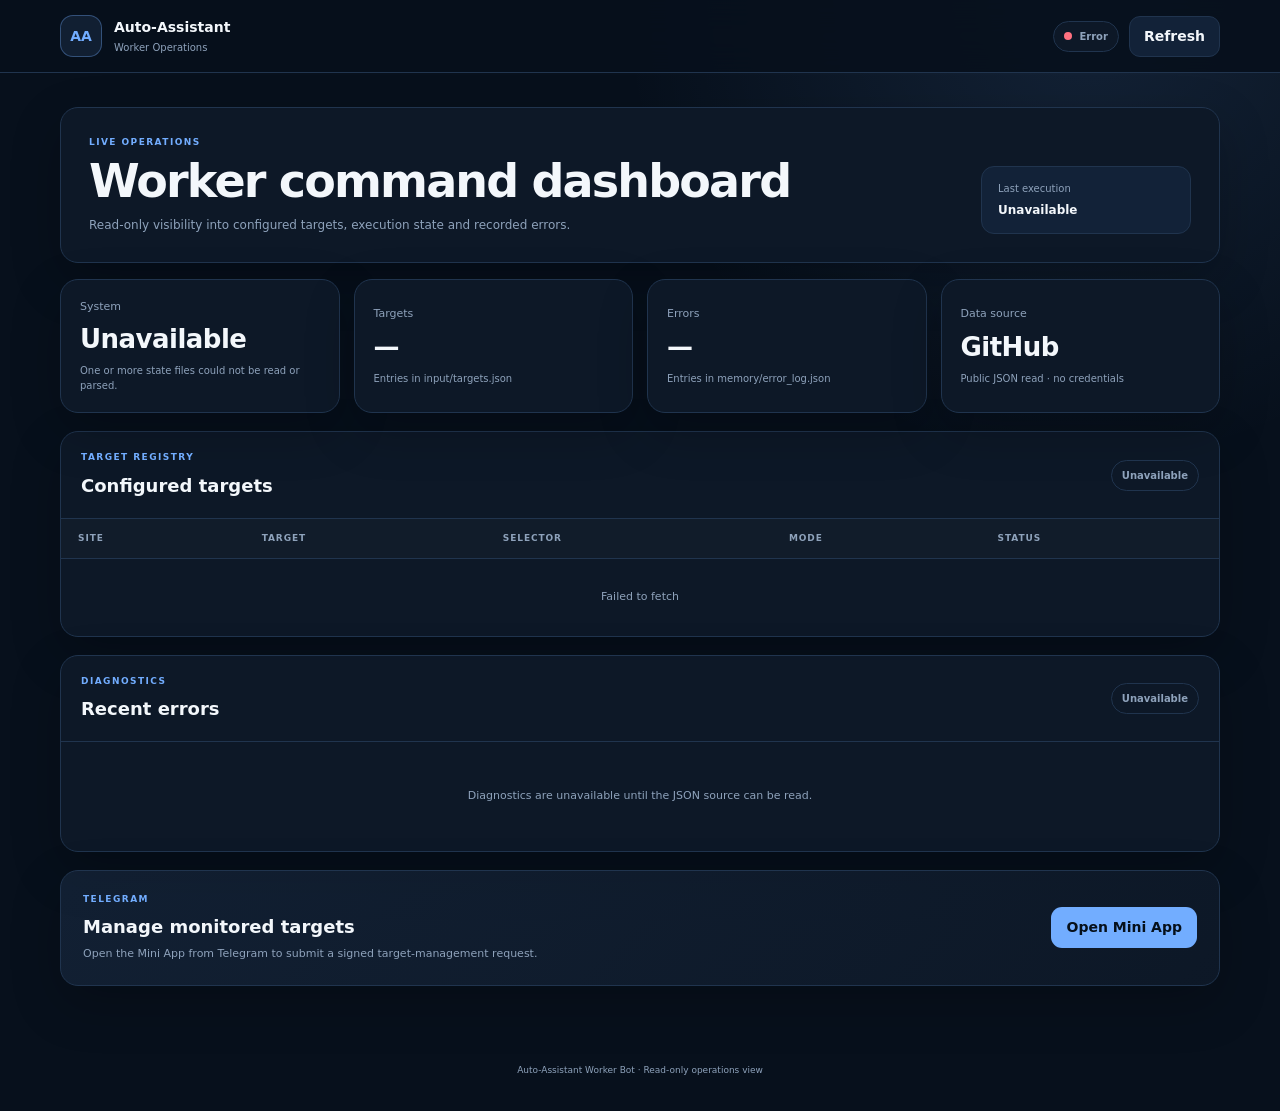
==== commit 54da254d: "feat(frontend): harden operations dashboard and Telegram Mini App" ====
--- a/web/index.html
+++ b/web/index.html
@@ -3,43 +3,59 @@
 <head>
   <meta charset="utf-8">
   <meta name="viewport" content="width=device-width, initial-scale=1">
-  <meta name="description" content="Auto-Assistant Worker Bot Dashboard">
-  <title>Auto-Assistant Worker Bot Dashboard</title>
+  <meta name="description" content="Operational dashboard for Auto-Assistant Worker Bot">
+  <meta name="referrer" content="no-referrer">
+  <title>Auto-Assistant Worker Bot · Operations</title>
   <link rel="stylesheet" href="./styles.css">
 </head>
 <body>
   <header class="site-header">
     <div class="header-inner">
-      <div class="brand">
+      <a class="brand" href="./" aria-label="Auto-Assistant Worker Bot dashboard">
         <span class="brand-icon" aria-hidden="true">AA</span>
-        <div><h1>Auto-Assistant Worker Bot Dashboard</h1><p>Automation control and target monitoring</p></div>
+        <span><strong>Auto-Assistant</strong><small>Worker Operations</small></span>
+      </a>
+      <div class="header-actions">
+        <span id="operationalStatus" class="status-pill"><i id="operationalDot" class="status-dot idle" aria-hidden="true"></i>Loading</span>
+        <button id="refreshButton" class="button secondary" type="button">Refresh</button>
       </div>
-      <div class="status-wrap"><span id="operationalDot" class="status-dot idle"></span><span id="operationalStatus" class="status-text">Idle</span></div>
     </div>
   </header>
+
   <main class="shell">
-    <section class="overview-grid" aria-label="System overview">
-      <article class="hero-card">
-        <div><p class="eyebrow">SYSTEM STATUS</p><h2 id="systemStatus">Idle</h2><p id="statusDescription">Waiting for the latest worker execution record.</p></div>
-        <div class="run-time"><span>Last execution</span><strong id="lastExecution">No run recorded</strong></div>
-      </article>
-      <article class="metric-card"><span class="metric-label">Targets</span><strong id="targetCount">—</strong><span class="metric-note">Configured targets</span></article>
-      <article class="metric-card"><span class="metric-label">Errors</span><strong id="errorCount">—</strong><span class="metric-note">Recorded execution errors</span></article>
+    <section class="hero" aria-labelledby="page-title">
+      <div>
+        <p class="eyebrow">LIVE OPERATIONS</p>
+        <h1 id="page-title">Worker command dashboard</h1>
+        <p class="hero-copy">Read-only visibility into configured targets, execution state and recorded errors.</p>
+      </div>
+      <div class="last-run"><span>Last execution</span><strong id="lastExecution">No record</strong></div>
+    </section>
+
+    <section class="metric-grid" aria-label="Operational metrics">
+      <article class="metric-card"><span>System</span><strong id="systemStatus">Unknown</strong><small id="statusDescription">Waiting for state data.</small></article>
+      <article class="metric-card"><span>Targets</span><strong id="targetCount">—</strong><small>Entries in input/targets.json</small></article>
+      <article class="metric-card"><span>Errors</span><strong id="errorCount">—</strong><small>Entries in memory/error_log.json</small></article>
+      <article class="metric-card"><span>Data source</span><strong>GitHub</strong><small>Public JSON read · no credentials</small></article>
     </section>
 
     <section class="panel" aria-labelledby="targets-title">
-      <div class="panel-head"><div><p class="eyebrow">MONITORING</p><h2 id="targets-title">Targets</h2></div><button id="refreshButton" class="button secondary" type="button">Refresh</button></div>
-      <div class="table-wrap"><table><thead><tr><th scope="col">Site Key</th><th scope="col">Target URL</th><th scope="col">Extract Mode</th><th scope="col">Status</th></tr></thead><tbody id="targetsBody"><tr><td colspan="4" class="table-state">Loading targets…</td></tr></tbody></table></div>
+      <div class="panel-head"><div><p class="eyebrow">TARGET REGISTRY</p><h2 id="targets-title">Configured targets</h2></div><span id="targetState" class="panel-badge">Loading</span></div>
+      <div class="table-wrap"><table><thead><tr><th>Site</th><th>Target</th><th>Selector</th><th>Mode</th><th>Status</th></tr></thead><tbody id="targetsBody"><tr><td colspan="5" class="table-state">Loading target registry…</td></tr></tbody></table></div>
     </section>
 
     <section class="panel" aria-labelledby="errors-title">
-      <div class="panel-head"><div><p class="eyebrow">DIAGNOSTICS</p><h2 id="errors-title">Recent Error Log</h2></div><span id="errorState" class="panel-badge">Loading</span></div>
-      <div id="errorsContainer" class="error-list"><div class="table-state">Loading error log…</div></div>
+      <div class="panel-head"><div><p class="eyebrow">DIAGNOSTICS</p><h2 id="errors-title">Recent errors</h2></div><span id="errorState" class="panel-badge">Loading</span></div>
+      <div id="errorsContainer" class="error-list"><div class="table-state">Loading error history…</div></div>
     </section>
 
-    <section class="quick-action"><div><p class="eyebrow">QUICK ACTION</p><h2>Manage targets from Telegram</h2><p>Open the Telegram Mini App to add or update a target.</p></div><a class="button primary" href="./add-target/index.html">Open /add_target</a></section>
+    <section class="quick-action">
+      <div><p class="eyebrow">TELEGRAM</p><h2>Manage monitored targets</h2><p>Open the Mini App from Telegram to submit a signed target-management request.</p></div>
+      <a class="button primary" href="./add-target/">Open Mini App</a>
+    </section>
   </main>
-  <footer>Auto-Assistant Worker Bot Dashboard</footer>
+  <footer>Auto-Assistant Worker Bot · Read-only operations view</footer>
+  <noscript>This dashboard requires JavaScript to read the current JSON state.</noscript>
   <script src="./app.js" defer></script>
 </body>
 </html>
--- a/web/styles.css
+++ b/web/styles.css
@@ -1 +1 @@
-:root{--bg:#07101d;--surface:#0d1828;--surface-2:#122238;--border:#20334d;--text:#f4f7fb;--muted:#8fa2ba;--accent:#67a8ff;--accent-soft:rgba(103,168,255,.12);--success:#42d392;--danger:#ff6f7d;--warning:#f2c94c;--radius:18px;--shadow:0 18px 50px rgba(0,0,0,.22)}*{box-sizing:border-box}html{scroll-behavior:smooth}body{margin:0;min-height:100vh;background:radial-gradient(circle at 85% 0,rgba(103,168,255,.11),transparent 28%),var(--bg);color:var(--text);font-family:Inter,ui-sans-serif,system-ui,-apple-system,BlinkMacSystemFont,"Segoe UI",sans-serif;line-height:1.5}button,a{font:inherit}.topbar{position:sticky;top:0;z-index:20;display:flex;align-items:center;justify-content:space-between;gap:24px;padding:18px clamp(18px,4vw,42px);background:rgba(7,16,29,.9);backdrop-filter:blur(18px);border-bottom:1px solid var(--border)}.brand{display:flex;align-items:center;gap:13px;min-width:0}.brand-mark{width:46px;height:46px;flex:0 0 46px;display:grid;place-items:center;border:1px solid rgba(103,168,255,.35);border-radius:14px;background:var(--accent-soft);color:var(--accent);font-weight:900;letter-spacing:-.05em}.brand-kicker,.eyebrow{margin:0 0 5px;color:var(--accent);font-size:10px;font-weight:850;letter-spacing:.14em}.brand h1{margin:0;white-space:nowrap;overflow:hidden;text-overflow:ellipsis;font-size:16px;line-height:1.25}.topbar-actions{display:flex;align-items:center;gap:10px}.status-badge,.panel-state{display:inline-flex;align-items:center;justify-content:center;border-radius:999px;padding:6px 11px;font-size:11px;font-weight:800;white-space:nowrap}.status-badge.loading{background:rgba(242,201,76,.12);color:var(--warning)}.status-badge.online{background:rgba(66,211,146,.12);color:var(--success)}.status-badge.error{background:rgba(255,111,125,.12);color:var(--danger)}.button{display:inline-flex;align-items:center;justify-content:center;border:1px solid var(--border);border-radius:11px;padding:10px 15px;cursor:pointer;font-weight:800;text-decoration:none;transition:transform .16s ease,background .16s ease,border-color .16s ease}.button:hover{transform:translateY(-1px)}.button:focus-visible{outline:2px solid var(--accent);outline-offset:3px}.button:disabled{opacity:.6;cursor:wait;transform:none}.button.secondary{background:var(--surface);color:var(--text)}.button.primary{border-color:transparent;background:var(--accent);color:#06101d}.container{width:min(1120px,calc(100% - 32px));margin:0 auto;padding:42px 0 54px}.hero{display:flex;align-items:flex-end;justify-content:space-between;gap:32px;margin-bottom:24px}.hero h2{margin:0;font-size:clamp(30px,5vw,48px);line-height:1.05;letter-spacing:-.035em}.hero h2 span{color:var(--accent)}.hero-description{max-width:690px;margin:14px 0 0;color:var(--muted)}.run-card{min-width:210px;padding:15px 17px;border:1px solid var(--border);border-radius:14px;background:var(--surface);box-shadow:var(--shadow)}.run-card span,.run-card strong{display:block}.run-card span{color:var(--muted);font-size:11px}.run-card strong{margin-top:5px;font-size:13px;word-break:break-word}.status-grid{display:grid;grid-template-columns:1.25fr .875fr .875fr;gap:15px;margin-bottom:20px}.status-card{min-height:130px;padding:20px;border:1px solid var(--border);border-radius:var(--radius);background:var(--surface);box-shadow:var(--shadow)}.status-card-heading{display:flex;align-items:center;gap:8px;color:var(--muted);font-size:12px;font-weight:750}.dot{width:8px;height:8px;border-radius:50%;background:var(--success);box-shadow:0 0 0 5px rgba(66,211,146,.08)}.status-card strong{display:block;margin-top:9px;font-size:30px;line-height:1.1}.status-card span:last-child{display:block;margin-top:7px;color:var(--muted);font-size:11px}.status-card-primary{border-color:rgba(66,211,146,.2)}.card-label{display:block;color:var(--muted);font-size:12px}.panel{overflow:hidden;margin-top:20px;border:1px solid var(--border);border-radius:var(--radius);background:var(--surface);box-shadow:var(--shadow)}.panel-header{display:flex;align-items:center;justify-content:space-between;gap:15px;padding:20px 21px;border-bottom:1px solid var(--border)}.panel-header h3,.quick-action h3{margin:0;font-size:19px;letter-spacing:-.01em}.panel-state{background:var(--surface-2);color:var(--muted)}.table-wrap{width:100%;overflow-x:auto}table{width:100%;border-collapse:collapse;min-width:680px}th,td{padding:14px 18px;text-align:left;border-bottom:1px solid var(--border);font-size:12px}th{color:var(--muted);font-size:10px;text-transform:uppercase;letter-spacing:.1em;background:rgba(255,255,255,.015)}tbody tr:last-child td{border-bottom:0}tbody tr:hover{background:rgba(103,168,255,.035)}td.url{max-width:440px;word-break:break-all;color:#cbd8e9}.mode-badge,.target-status{display:inline-flex;align-items:center;border-radius:999px;padding:5px 9px;font-size:10px;font-weight:800}.mode-badge{background:var(--surface-2);color:#c7d4e7}.target-status.active{background:rgba(66,211,146,.12);color:var(--success)}.target-status.disabled{background:rgba(143,162,186,.12);color:var(--muted)}.empty-cell{padding:30px;text-align:center;color:var(--muted)}.errors-container{padding:18px}.error-card{padding:15px 16px;margin-bottom:10px;border:1px solid var(--border);border-radius:13px;background:var(--surface-2)}.error-card:last-child{margin-bottom:0}.error-header{display:flex;align-items:center;justify-content:space-between;gap:15px}.error-stage{color:var(--danger);font-weight:850;font-size:12px}.error-time{color:var(--muted);font-size:10px}.error-site,.error-message{margin-top:6px;font-size:11px}.error-message{color:#d9e3f0;word-break:break-word}.empty-state{padding:28px;text-align:center;color:var(--muted);font-size:12px}.quick-action{display:flex;align-items:center;justify-content:space-between;gap:24px;margin-top:20px;padding:23px;border:1px solid rgba(103,168,255,.2);border-radius:var(--radius);background:linear-gradient(135deg,rgba(103,168,255,.1),rgba(13,24,40,.96))}.quick-action p:not(.eyebrow){margin:7px 0 0;color:var(--muted);font-size:12px}.footer{display:flex;justify-content:center;gap:10px;flex-wrap:wrap;padding:24px 20px 35px;color:var(--muted);font-size:10px}.footer span+span:before{content:"·";margin-right:10px}@media(max-width:800px){.topbar{padding:14px 16px}.topbar .status-badge{display:none}.brand h1{font-size:14px}.container{width:min(100% - 22px,1120px);padding-top:28px}.hero,.quick-action{align-items:stretch;flex-direction:column}.run-card{width:100%}.status-grid{grid-template-columns:1fr}.panel-header{padding:17px}.quick-action{padding:20px}}
+:root{--bg:#07101c;--surface:#0d1827;--surface2:#122238;--border:#20344e;--text:#f3f7fb;--muted:#8ea2bb;--accent:#72adff;--good:#45d59a;--warn:#f2c94c;--bad:#ff7180;--radius:18px;--shadow:0 18px 50px rgba(0,0,0,.22)}*{box-sizing:border-box}html{scroll-behavior:smooth}body{margin:0;min-height:100vh;background:radial-gradient(circle at 85% 0,rgba(114,173,255,.12),transparent 30%),var(--bg);color:var(--text);font:14px/1.5 Inter,ui-sans-serif,system-ui,-apple-system,BlinkMacSystemFont,"Segoe UI",sans-serif}a,button{font:inherit}.site-header{position:sticky;top:0;z-index:10;background:rgba(7,16,28,.9);backdrop-filter:blur(16px);border-bottom:1px solid var(--border)}.header-inner,.shell{width:min(1160px,calc(100% - 32px));margin:auto}.header-inner{min-height:72px;display:flex;align-items:center;justify-content:space-between;gap:18px}.brand{display:flex;align-items:center;gap:12px;color:var(--text);text-decoration:none}.brand-icon{width:42px;height:42px;display:grid;place-items:center;border:1px solid rgba(114,173,255,.35);border-radius:13px;background:rgba(114,173,255,.1);color:var(--accent);font-weight:900}.brand strong,.brand small{display:block}.brand strong{font-size:14px}.brand small{margin-top:2px;color:var(--muted);font-size:10px}.header-actions{display:flex;align-items:center;gap:10px}.status-pill,.panel-badge{display:inline-flex;align-items:center;gap:7px;padding:7px 10px;border:1px solid var(--border);border-radius:999px;background:var(--surface);color:var(--muted);font-size:10px;font-weight:800}.status-dot{width:8px;height:8px;border-radius:50%;background:var(--muted)}.status-dot.active{background:var(--good);box-shadow:0 0 0 5px rgba(69,213,154,.08)}.status-dot.idle{background:var(--warn)}.status-dot.error{background:var(--bad)}.shell{padding:34px 0 54px}.hero,.metric-card,.panel,.quick-action{border:1px solid var(--border);background:var(--surface);box-shadow:var(--shadow)}.hero{padding:28px;border-radius:var(--radius);display:flex;align-items:end;justify-content:space-between;gap:24px}.eyebrow{margin:0 0 7px;color:var(--accent);font-size:9px;font-weight:900;letter-spacing:.16em}.hero h1{margin:0;font-size:clamp(28px,5vw,46px);line-height:1.05;letter-spacing:-.04em}.hero-copy{margin:11px 0 0;color:var(--muted);font-size:12px}.last-run{min-width:210px;padding:14px 16px;border:1px solid var(--border);border-radius:13px;background:var(--surface2)}.last-run span,.last-run strong{display:block}.last-run span{color:var(--muted);font-size:10px}.last-run strong{margin-top:5px;font-size:12px;word-break:break-word}.metric-grid{display:grid;grid-template-columns:repeat(4,1fr);gap:14px;margin-top:16px}.metric-card{min-height:128px;padding:19px;border-radius:var(--radius);display:flex;flex-direction:column;justify-content:center}.metric-card>span{color:var(--muted);font-size:11px}.metric-card strong{margin-top:5px;font-size:26px;letter-spacing:-.02em}.metric-card small{margin-top:4px;color:var(--muted);font-size:10px}.panel{margin-top:18px;border-radius:var(--radius);overflow:hidden}.panel-head{padding:19px 20px;display:flex;align-items:center;justify-content:space-between;gap:12px;border-bottom:1px solid var(--border)}.panel-head h2{margin:0;font-size:18px}.table-wrap{overflow:auto}table{width:100%;min-width:760px;border-collapse:collapse}th,td{padding:13px 17px;text-align:left;border-bottom:1px solid var(--border);font-size:11px}th{color:var(--muted);background:rgba(255,255,255,.015);font-size:9px;text-transform:uppercase;letter-spacing:.1em}tbody tr:last-child td{border-bottom:0}tbody tr:hover{background:rgba(114,173,255,.035)}td.target-url{max-width:360px;word-break:break-word}td.selector{max-width:220px;word-break:break-word;color:var(--muted)}.mode,.target-status{display:inline-flex;padding:4px 8px;border-radius:999px;font-size:9px;font-weight:800}.mode{background:var(--surface2);color:#cbd8e9}.target-status.active{background:rgba(69,213,154,.12);color:var(--good)}.target-status.disabled{background:rgba(142,162,187,.12);color:var(--muted)}.table-state,.empty-state{padding:30px;text-align:center;color:var(--muted);font-size:11px}.error-list{padding:16px}.error-card{padding:14px 15px;margin-bottom:9px;border:1px solid var(--border);border-radius:13px;background:var(--surface2)}.error-card:last-child{margin-bottom:0}.error-meta{display:flex;justify-content:space-between;gap:12px}.error-stage{color:var(--bad);font-weight:850}.error-time{color:var(--muted);font-size:9px}.error-line{margin-top:6px;font-size:10px;word-break:break-word}.quick-action{margin-top:18px;padding:22px;border-radius:var(--radius);display:flex;align-items:center;justify-content:space-between;gap:20px;background:linear-gradient(135deg,rgba(114,173,255,.1),rgba(13,24,39,.96))}.quick-action h2{margin:0;font-size:18px}.quick-action p:not(.eyebrow){margin:6px 0 0;color:var(--muted);font-size:11px}.button{display:inline-flex;align-items:center;justify-content:center;padding:9px 14px;border:1px solid var(--border);border-radius:11px;cursor:pointer;text-decoration:none;font-weight:800;transition:transform .16s ease,opacity .16s ease}.button:hover{transform:translateY(-1px)}.button:disabled{opacity:.5;cursor:wait}.button:focus-visible{outline:2px solid var(--accent);outline-offset:3px}.button.primary{border-color:transparent;background:var(--accent);color:#06101b}.button.secondary{background:var(--surface2);color:var(--text)}footer{text-align:center;padding:24px 18px 34px;color:var(--muted);font-size:9px}noscript{display:block;padding:12px;text-align:center;color:var(--warn)}@media(max-width:900px){.metric-grid{grid-template-columns:repeat(2,1fr)}}@media(max-width:680px){.header-inner,.shell{width:min(100% - 20px,1160px)}.header-inner{min-height:64px}.brand small{display:none}.status-pill{display:none}.hero,.quick-action{align-items:stretch;flex-direction:column}.last-run{min-width:0}.metric-grid{grid-template-columns:1fr 1fr}.panel-head{padding:16px}}@media(max-width:430px){.metric-grid{grid-template-columns:1fr}.hero{padding:21px}.quick-action{padding:19px}}
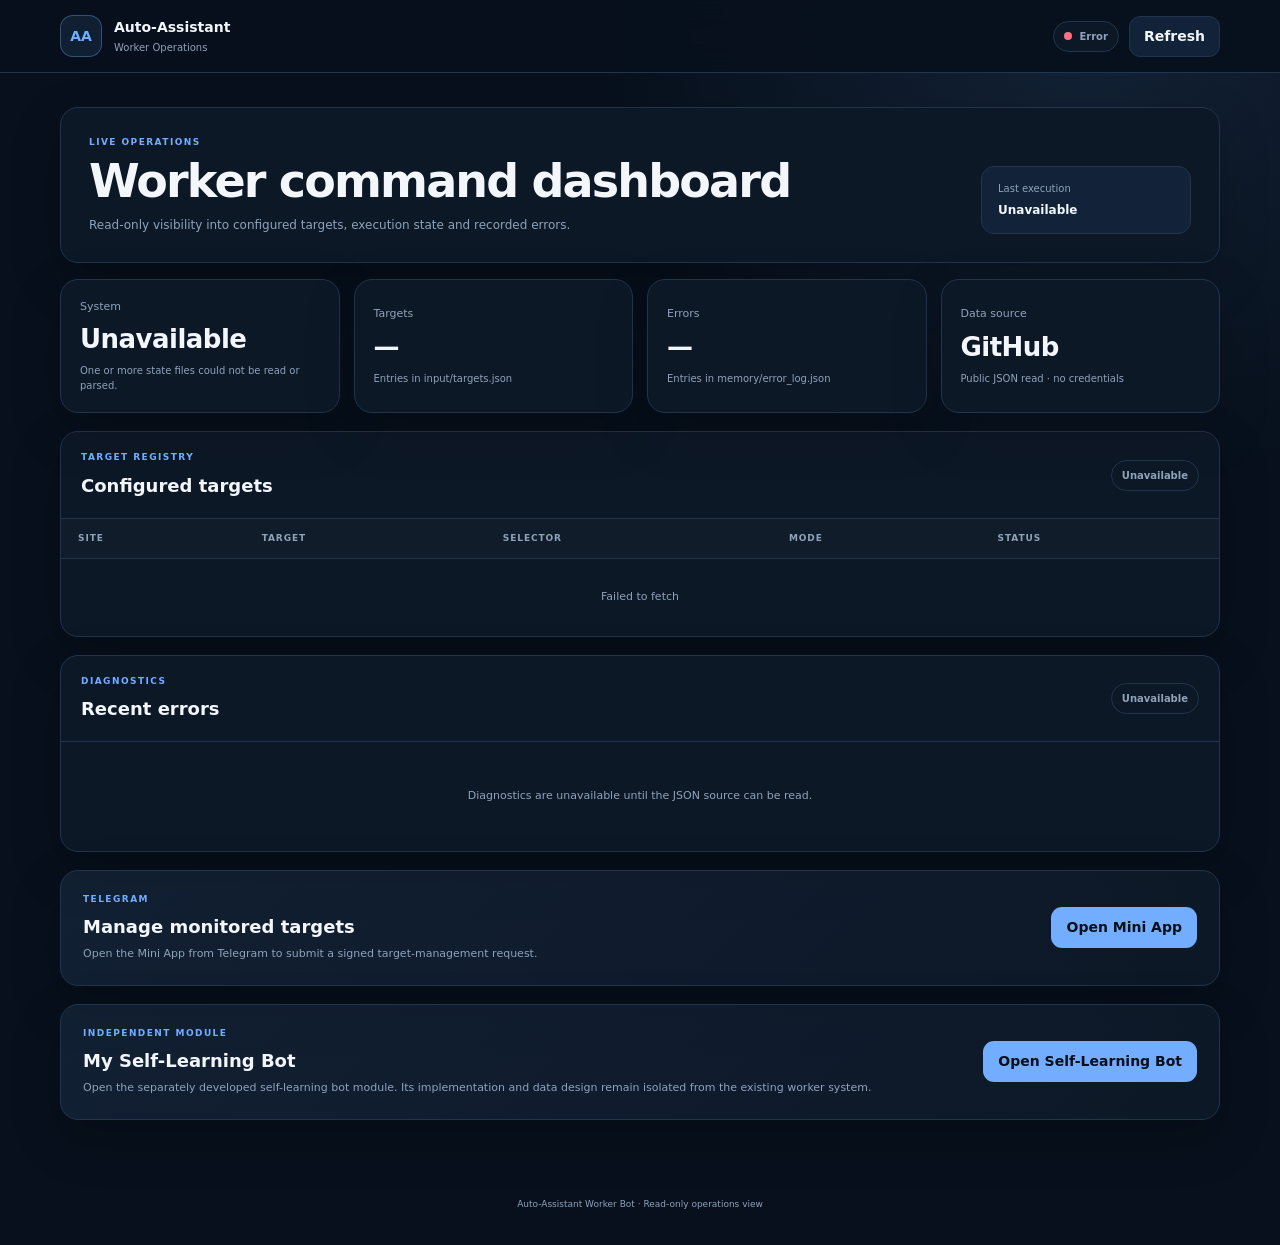
==== commit 53bcc752: "Add navigation entry for independent My Self-Learning Bot module" ====
--- a/web/index.html
+++ b/web/index.html
@@ -53,6 +53,11 @@
       <div><p class="eyebrow">TELEGRAM</p><h2>Manage monitored targets</h2><p>Open the Mini App from Telegram to submit a signed target-management request.</p></div>
       <a class="button primary" href="./add-target/">Open Mini App</a>
     </section>
+
+    <section class="quick-action">
+      <div><p class="eyebrow">INDEPENDENT MODULE</p><h2>My Self-Learning Bot</h2><p>Open the separately developed self-learning bot module. Its implementation and data design remain isolated from the existing worker system.</p></div>
+      <a class="button primary" href="../modules/my-self-learning-bot/">Open Self-Learning Bot</a>
+    </section>
   </main>
   <footer>Auto-Assistant Worker Bot · Read-only operations view</footer>
   <noscript>This dashboard requires JavaScript to read the current JSON state.</noscript>
